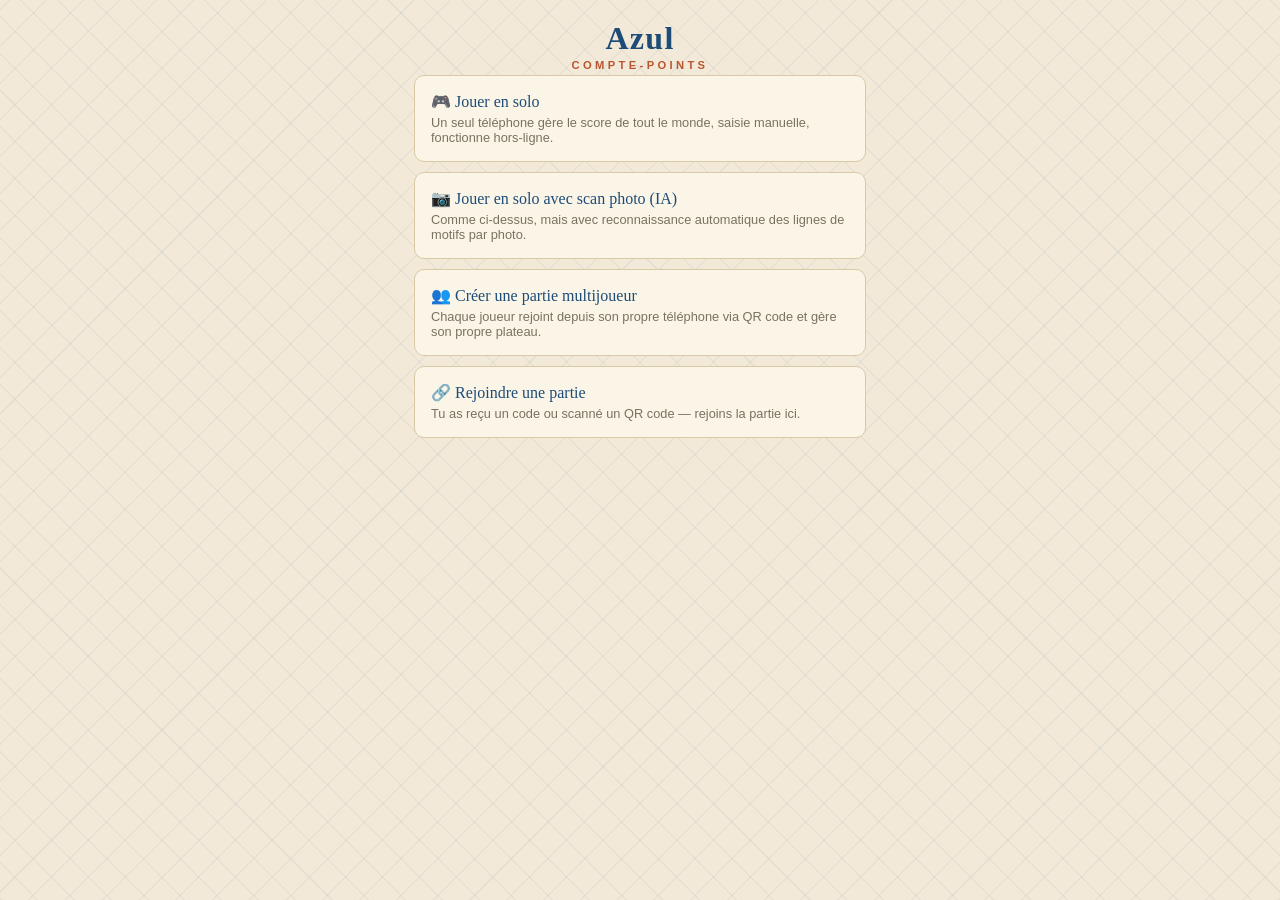
==== home.html @ 9ebc785d "Ajouter une page d'accueil et rediriger la racine Vercel vers celle-ci Nouvelle page home.html qui p" ====
<!DOCTYPE html>
<html lang="fr">
<head>
<meta charset="UTF-8">
<meta name="viewport" content="width=device-width, initial-scale=1, viewport-fit=cover">
<title>Azul — Compte-points</title>
<link rel="stylesheet" href="multiplayer/shared/style.css">
<style>
  .choice-list{ display:flex; flex-direction:column; gap:10px; }
  .choice{
    display:block; text-decoration:none; padding:16px; border-radius:10px; border:1px solid var(--border);
    background:var(--card); color:var(--text); transition:transform .1s ease;
  }
  .choice:active{ transform:scale(.98); }
  .choice .choice-title{ font-family:var(--font-display); color:var(--accent); font-size:1rem; }
  .choice .choice-desc{ font-size:.8rem; color:var(--muted); margin-top:4px; }
</style>
</head>
<body>
<div id="app">
  <h1 class="wordmark">Azul<span class="wordmark-sub">Compte-points</span></h1>

  <div class="choice-list">
    <a class="choice" href="index.html">
      <div class="choice-title">🎮 Jouer en solo</div>
      <div class="choice-desc">Un seul téléphone gère le score de tout le monde, saisie manuelle, fonctionne hors-ligne.</div>
    </a>

    <a class="choice" href="version_ia/index-scan-cnn.html">
      <div class="choice-title">📷 Jouer en solo avec scan photo (IA)</div>
      <div class="choice-desc">Comme ci-dessus, mais avec reconnaissance automatique des lignes de motifs par photo.</div>
    </a>

    <a class="choice" href="multiplayer/host.html">
      <div class="choice-title">👥 Créer une partie multijoueur</div>
      <div class="choice-desc">Chaque joueur rejoint depuis son propre téléphone via QR code et gère son propre plateau.</div>
    </a>

    <a class="choice" href="multiplayer/join.html">
      <div class="choice-title">🔗 Rejoindre une partie</div>
      <div class="choice-desc">Tu as reçu un code ou scanné un QR code — rejoins la partie ici.</div>
    </a>
  </div>
</div>
</body>
</html>
---- multiplayer/shared/style.css ----
/* Thème azulejo partagé par host/join/player/spectator — mêmes variables que index-scan-cnn.html */
:root{
  color-scheme: light dark;
  --bg:#f2e9d8; --grout:29,76,120; --card:#fbf5e7; --text:#26313f; --muted:#7a7160;
  --border:#d9c9a4; --accent:#1d4c78; --accent-soft:#3a6690; --accent-2:#b8562f; --gold:#c9932c;
  --floor-fill:#a8402a; --shadow-sink: rgba(38,30,15,.16); --shadow-lift: rgba(38,30,15,.14);
  --font-display:'Copperplate','Big Caslon',Georgia,'Times New Roman',serif;
  --font-body:'Avenir Next',Avenir,'Century Gothic',-apple-system,sans-serif;
  --safe-t: env(safe-area-inset-top, 0px); --safe-b: env(safe-area-inset-bottom, 0px);
}
@media (prefers-color-scheme: dark){
  :root{
    --bg:#141b29; --grout:224,179,74; --card:#1e293d; --text:#f3ead9; --muted:#9aa3b8;
    --border:#324158; --accent:#6ba3d6; --accent-soft:#8fb9de; --accent-2:#e0895f; --gold:#e0b34a;
    --floor-fill:#c4573a; --shadow-sink: rgba(0,0,0,.45); --shadow-lift: rgba(0,0,0,.4);
  }
}
*{ box-sizing:border-box; -webkit-tap-highlight-color:transparent; }
body{
  margin:0; font-family:var(--font-body); background:var(--bg); color:var(--text);
  -webkit-font-smoothing:antialiased; min-height:100vh;
  background-image:
    repeating-linear-gradient(45deg, rgba(var(--grout),.05) 0 1.5px, transparent 1.5px 26px),
    repeating-linear-gradient(-45deg, rgba(var(--grout),.05) 0 1.5px, transparent 1.5px 26px);
}
#app{ max-width:480px; margin:0 auto; padding:calc(12px + var(--safe-t)) 14px calc(12px + var(--safe-b)); }

h1.wordmark{
  font-family:var(--font-display); text-align:center; margin:8px 0 4px; color:var(--accent);
  font-size:2rem; letter-spacing:.04em;
}
.wordmark-sub{
  display:block; font-family:var(--font-body); font-size:.7rem; letter-spacing:.3em;
  text-transform:uppercase; color:var(--accent-2); margin-top:2px; font-weight:600; text-align:center;
}
h2{
  font-family:var(--font-display); font-size:.8rem; letter-spacing:.12em; text-transform:uppercase;
  margin:1.2rem 0 .5rem; color:var(--accent); display:flex; align-items:center; gap:8px;
}
h2::before{ content:''; width:7px; height:7px; background:var(--gold); transform:rotate(45deg); flex:0 0 auto; }

.tile-card{
  background:var(--card); border:1px solid var(--border); border-radius:10px; padding:16px;
  box-shadow:0 1px 0 rgba(255,255,255,.5) inset, 0 6px 16px var(--shadow-lift);
  position:relative; margin-bottom:14px;
}
.tile-card::before, .tile-card::after{
  content:''; position:absolute; width:9px; height:9px; border:2px solid var(--gold); opacity:.55;
}
.tile-card::before{ top:8px; left:8px; border-right:none; border-bottom:none; }
.tile-card::after{ bottom:8px; right:8px; border-left:none; border-top:none; }

button{ font:inherit; cursor:pointer; touch-action:manipulation; }
.btn{
  width:100%; min-height:48px; border-radius:8px; border:1px solid var(--border); background:var(--card);
  color:var(--text); font-family:var(--font-display); letter-spacing:.06em; text-transform:uppercase;
  font-size:.85rem; transition:transform .1s ease;
}
.btn:active{ transform:scale(.97); }
.btn.primary{ background:var(--accent); color:var(--card); border-color:var(--accent); }
.btn.accent2{ color:var(--accent-2); border-color:var(--accent-2); }
.btn.ready.is-ready{ background:#1a7f4a; border-color:#1a7f4a; color:#fff; }

input[type=text]{
  min-height:46px; padding:8px 14px; border-radius:8px; border:1px solid var(--border);
  background:var(--bg); color:var(--text); font-size:1rem; font-family:var(--font-body); width:100%;
}

.toast{
  position:fixed; bottom:24px; left:50%; transform:translateX(-50%); background:var(--text); color:var(--bg);
  padding:9px 16px; border-radius:8px; opacity:0; pointer-events:none; transition:opacity .3s;
  max-width:88vw; text-align:center; font-size:.82rem; z-index:200;
}
.toast.show{ opacity:1; }

/* --- lobby / seat list --- */
.seat-list{ display:flex; flex-direction:column; gap:8px; }
.seat-row{
  display:flex; align-items:center; justify-content:space-between; gap:8px; padding:10px 12px;
  border:1px solid var(--border); border-radius:8px; background:var(--bg);
}
.seat-row.claimed{ border-color:var(--accent); }
.seat-row .seat-name{ font-family:var(--font-display); color:var(--accent); }
.seat-row .seat-empty{ color:var(--muted); font-style:italic; }
.seat-row button{
  min-height:36px; padding:0 12px; border-radius:20px; border:1px solid var(--accent); background:var(--card);
  color:var(--accent); font-size:.78rem;
}

/* --- QR --- */
#qr-container{ display:flex; justify-content:center; margin:14px 0; }
#qr-container svg{ background:#fff; padding:10px; border-radius:8px; }
.join-code{
  text-align:center; font-family:var(--font-display); font-size:2rem; letter-spacing:.2em;
  color:var(--accent); margin:6px 0;
}

/* --- wall / pattern lines / floor (mêmes motifs que index-scan-cnn.html) --- */
.pattern-row{ display:flex; align-items:center; justify-content:space-between; gap:8px; margin-bottom:9px; }
.pl-slots{ display:flex; gap:4px; padding:4px; border-radius:6px; }
.pl-slot{ width:26px; height:26px; border-radius:5px; border:1px solid var(--border); background:var(--bg); }
.pl-palette{ display:flex; gap:6px; }
.swatch{
  width:26px; height:26px; min-width:26px; border-radius:50%; border:2px solid rgba(255,255,255,.5);
  padding:0; box-shadow:0 1px 3px var(--shadow-sink); transition:transform .1s ease;
}
.swatch:active{ transform:scale(.88); }
.swatch.disabled-hint{ opacity:.28; }

.wall-grid{ display:grid; grid-template-columns:repeat(5,1fr); gap:5px; max-width:210px; margin:6px auto 0; }
.wall-cell{ aspect-ratio:1/1; border-radius:4px; border:1px solid var(--border); }
.wall-grid.mini{ max-width:110px; gap:3px; }

.floor-line{ display:flex; gap:5px; flex-wrap:wrap; margin-top:6px; }
.floor-slot{
  width:34px; height:34px; border-radius:6px; border:1px solid var(--border);
  display:flex; align-items:center; justify-content:center; font-size:.76rem; color:var(--muted);
  transition:transform .1s ease; background:var(--card);
}
.floor-slot:active{ transform:scale(.9); }
.floor-slot.filled{ background:var(--floor-fill); color:#fdf3e7; border-color:var(--floor-fill); }
.marker-toggle{ display:flex; align-items:center; gap:8px; margin-top:12px; font-size:.78rem; color:var(--muted); }

.score-line{ text-align:center; font-size:1.1rem; margin-top:16px; font-family:var(--font-display); color:var(--accent); }
.score-line strong{ font-size:1.5rem; }

/* --- spectator grid of player cards --- */
.spectator-grid{ display:flex; flex-direction:column; gap:14px; }
.spectator-player-name{ font-family:var(--font-display); color:var(--accent); font-size:1rem; }
.spectator-player-score{ float:right; font-family:var(--font-display); color:var(--accent); font-weight:700; }
.spectator-ready-dot{ display:inline-block; width:9px; height:9px; border-radius:50%; margin-left:6px; background:var(--border); }
.spectator-ready-dot.ready{ background:#1a7f4a; }

/* --- scan CNN overlay (repris de version_ia/index-scan-cnn.html) --- */
.section-header{ display:flex; align-items:center; justify-content:space-between; gap:8px; }
.section-header h2{ margin:0; }
#btn-scan-lines{
  min-height:34px; padding:0 12px; border-radius:20px; border:1px solid var(--accent); background:var(--card);
  color:var(--accent); font-size:.75rem; font-family:var(--font-body); transition:transform .1s ease;
}
#btn-scan-lines:active{ transform:scale(.93); }

#cnn-status-row{ display:flex; align-items:center; justify-content:center; gap:8px; margin:8px 0; font-size:.78rem; }
.cnn-status{ padding:4px 10px; border-radius:20px; border:1px solid var(--border); }
.cnn-status.loading{ color:var(--muted); }
.cnn-status.ready{ color:#1a7f4a; border-color:#1a7f4a; }
.cnn-status.error{ color:var(--floor-fill); border-color:var(--floor-fill); cursor:pointer; }
#btn-cnn-retry{ display:none; font-size:.72rem; padding:4px 10px; border-radius:20px; border:1px solid var(--border); background:var(--card); color:var(--text); }
#cnn-status-row.show-retry #btn-cnn-retry{ display:inline-block; }

#scan-overlay{
  position:fixed; inset:0; background:var(--bg); z-index:300; display:none; flex-direction:column;
  padding:calc(12px + var(--safe-t)) 12px calc(12px + var(--safe-b));
}
#scan-overlay.open{ display:flex; }
.scan-step{ display:none; flex:1; flex-direction:column; min-height:0; }
.scan-step.active{ display:flex; }
.scan-title{ font-family:var(--font-display); color:var(--accent); font-size:1.1rem; margin:4px 0 10px; text-align:center; }
.scan-hint{ font-size:.8rem; color:var(--muted); text-align:center; margin:0 0 10px; }

#scan-calib-wrap{
  position:relative; margin:0 auto; max-width:100%; touch-action:none; flex:1; min-height:0;
  display:flex; align-items:center; justify-content:center;
}
#scan-canvas{ max-width:100%; max-height:100%; display:block; border-radius:8px; border:1px solid var(--border); }
.scan-handle{
  position:absolute; width:34px; height:34px; margin-left:-17px; margin-top:-17px;
  border-radius:50%; background:var(--gold); border:3px solid var(--card);
  box-shadow:0 2px 6px var(--shadow-sink); touch-action:none;
}
.scan-actions{ display:flex; gap:8px; margin-top:12px; }
.scan-actions button{
  flex:1; min-height:48px; border-radius:8px; border:1px solid var(--border); background:var(--card);
  color:var(--text); font-family:var(--font-display); letter-spacing:.06em; text-transform:uppercase; font-size:.78rem;
}
.scan-actions .primary{ background:var(--accent); color:var(--card); border-color:var(--accent); }
.scan-actions .danger{ color:var(--floor-fill); border-color:var(--floor-fill); }

#scan-confirm-rows{ flex:1; overflow:auto; }
.scan-confirm-row{
  display:flex; align-items:center; justify-content:space-between; gap:8px; padding:8px 0;
  border-bottom:1px solid var(--border);
}
.scan-confirm-row.anomaly{ background:rgba(184,86,47,.12); border-radius:8px; padding:8px; }
.scan-confirm-row .scr-slots{ display:flex; gap:4px; }
.scan-confirm-row .scr-slot{ width:24px; height:24px; border-radius:5px; border:1px solid var(--border); background:var(--bg); }
.scan-confirm-row .scr-palette{ display:flex; gap:4px; }
.scan-confirm-row .scr-palette button{
  width:24px; height:24px; min-width:24px; border-radius:50%; border:2px solid rgba(255,255,255,.5);
  box-shadow:0 1px 3px var(--shadow-sink);
}
.scr-count{ display:flex; align-items:center; gap:6px; font-family:var(--font-display); color:var(--accent); }
.scr-count button{
  width:28px; height:28px; border-radius:6px; border:1px solid var(--border); background:var(--card); color:var(--text);
}
.scan-anomaly-note{ font-size:.7rem; color:var(--accent-2); width:100%; margin-top:4px; }
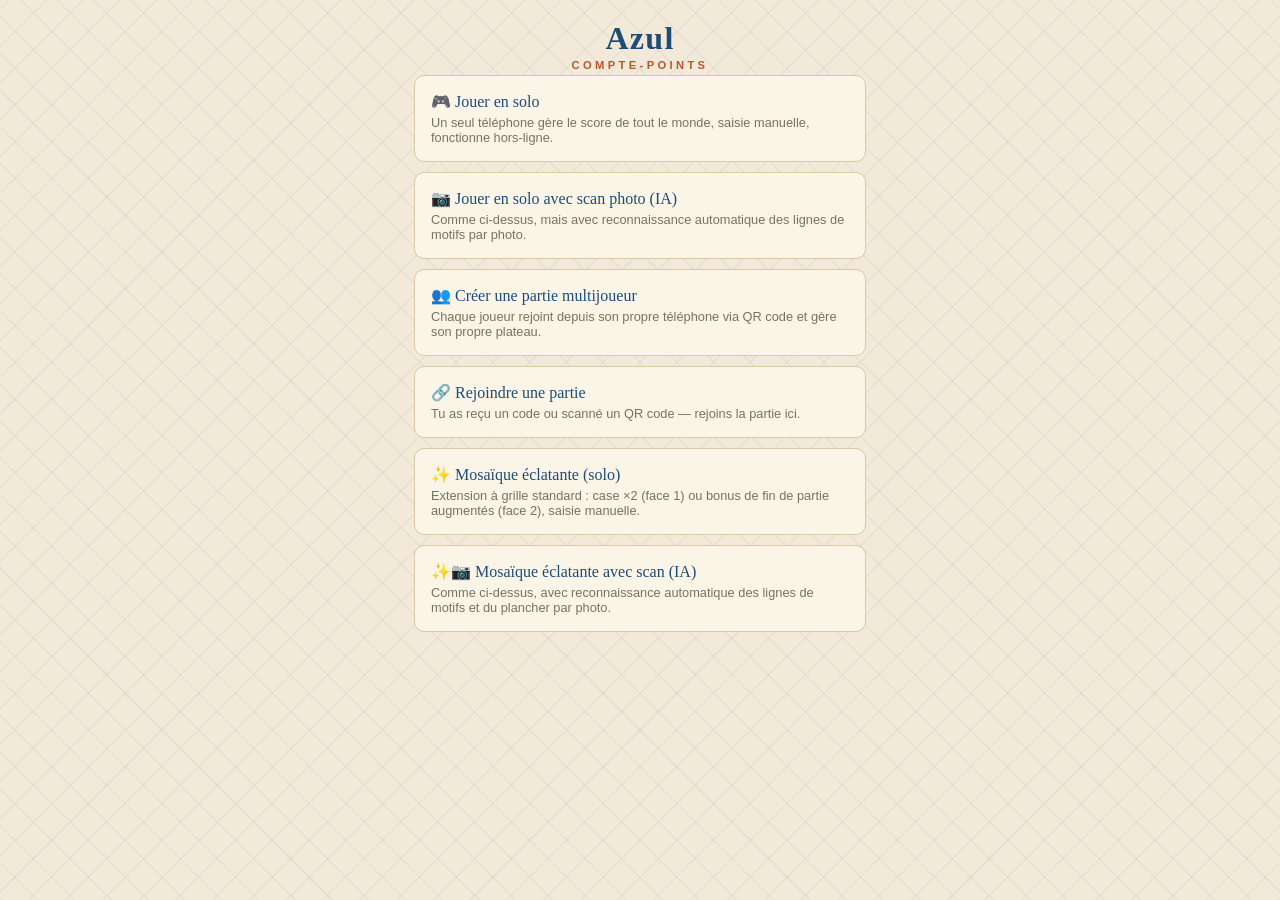
==== commit 6eab8db9: "Ajouter la détection auto du plancher et la variante Mosaïque éclatante Détection du plancher (7 cas" ====
--- a/home.html
+++ b/home.html
@@ -40,6 +40,16 @@
       <div class="choice-title">🔗 Rejoindre une partie</div>
       <div class="choice-desc">Tu as reçu un code ou scanné un QR code — rejoins la partie ici.</div>
     </a>
+
+    <a class="choice" href="variants/mosaic.html">
+      <div class="choice-title">✨ Mosaïque éclatante (solo)</div>
+      <div class="choice-desc">Extension à grille standard : case ×2 (face 1) ou bonus de fin de partie augmentés (face 2), saisie manuelle.</div>
+    </a>
+
+    <a class="choice" href="variants/mosaic-scan.html">
+      <div class="choice-title">✨📷 Mosaïque éclatante avec scan (IA)</div>
+      <div class="choice-desc">Comme ci-dessus, avec reconnaissance automatique des lignes de motifs et du plancher par photo.</div>
+    </a>
   </div>
 </div>
 </body>
--- a/multiplayer/shared/style.css
+++ b/multiplayer/shared/style.css
@@ -97,7 +97,9 @@
 
 /* --- wall / pattern lines / floor (mêmes motifs que index-scan-cnn.html) --- */
 .pattern-row{ display:flex; align-items:center; justify-content:space-between; gap:8px; margin-bottom:9px; }
-.pl-slots{ display:flex; gap:4px; padding:4px; border-radius:6px; }
+/* largeur fixe (5 cases + 4 espaces) + alignement à droite : reproduit le plateau physique,
+   où les lignes de motifs sont justifiées côté mur (triangle pointe en haut à droite) */
+.pl-slots{ display:flex; gap:4px; padding:4px; border-radius:6px; width:146px; justify-content:flex-end; }
 .pl-slot{ width:26px; height:26px; border-radius:5px; border:1px solid var(--border); background:var(--bg); }
 .pl-palette{ display:flex; gap:6px; }
 .swatch{
@@ -182,7 +184,7 @@
   border-bottom:1px solid var(--border);
 }
 .scan-confirm-row.anomaly{ background:rgba(184,86,47,.12); border-radius:8px; padding:8px; }
-.scan-confirm-row .scr-slots{ display:flex; gap:4px; }
+.scan-confirm-row .scr-slots{ display:flex; gap:4px; width:136px; justify-content:flex-end; }
 .scan-confirm-row .scr-slot{ width:24px; height:24px; border-radius:5px; border:1px solid var(--border); background:var(--bg); }
 .scan-confirm-row .scr-palette{ display:flex; gap:4px; }
 .scan-confirm-row .scr-palette button{
@@ -194,3 +196,9 @@
   width:28px; height:28px; border-radius:6px; border:1px solid var(--border); background:var(--card); color:var(--text);
 }
 .scan-anomaly-note{ font-size:.7rem; color:var(--accent-2); width:100%; margin-top:4px; }
+#scan-confirm-floor{ display:flex; align-items:center; gap:6px; flex-wrap:wrap; padding:8px 0; }
+#scan-confirm-floor.anomaly{ background:rgba(184,86,47,.12); border-radius:8px; padding:8px; }
+#scan-confirm-floor .scf-slot{
+  width:28px; height:28px; border-radius:5px; border:1px solid var(--border); background:var(--bg);
+}
+#scan-confirm-floor .scf-slot.filled{ background:var(--accent); }
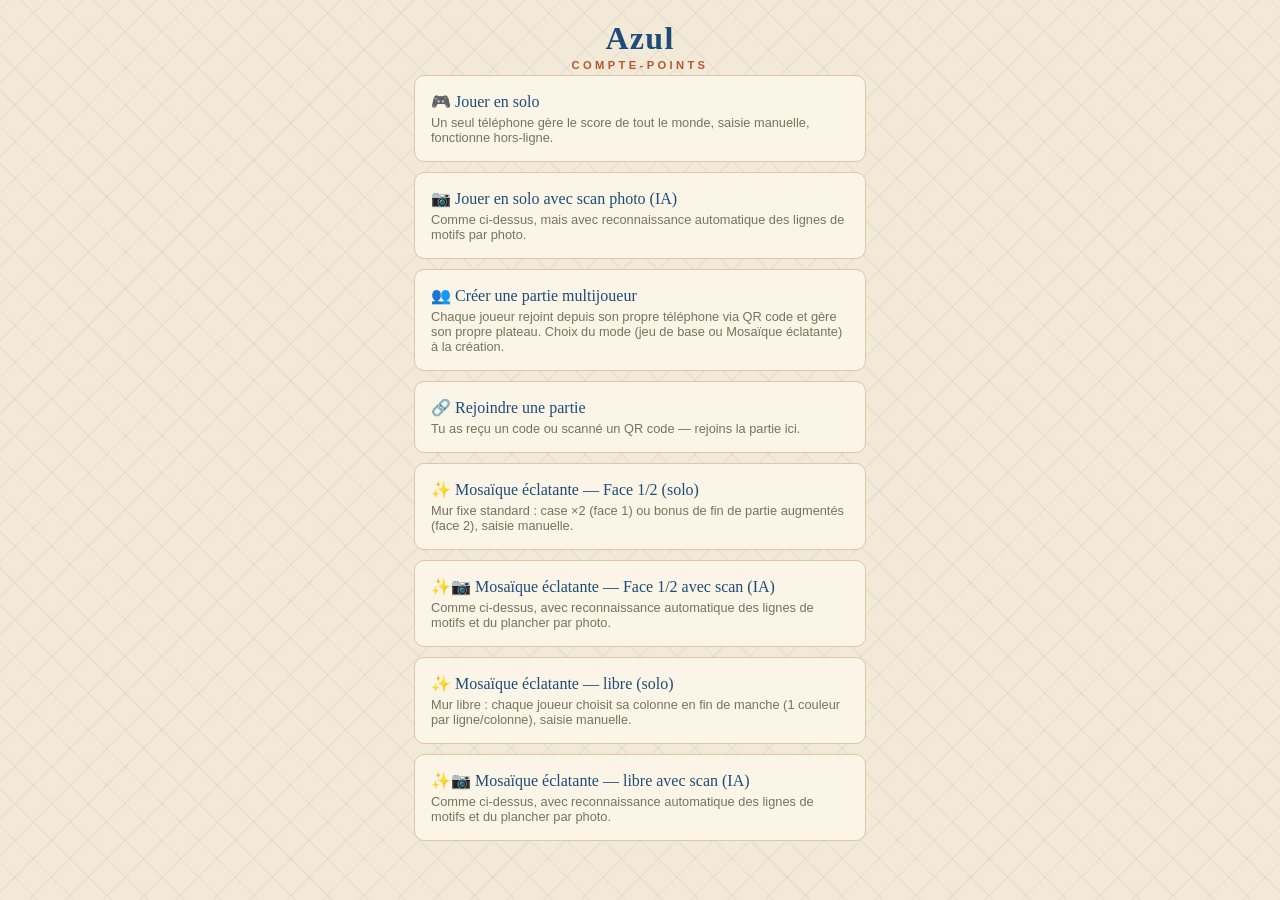
==== commit 45b6564d: "Ajouter le mode multijoueur pour la Mosaïque éclatante + variante libre Le multijoueur gère maintena" ====
--- a/home.html
+++ b/home.html
@@ -33,7 +33,7 @@
 
     <a class="choice" href="multiplayer/host.html">
       <div class="choice-title">👥 Créer une partie multijoueur</div>
-      <div class="choice-desc">Chaque joueur rejoint depuis son propre téléphone via QR code et gère son propre plateau.</div>
+      <div class="choice-desc">Chaque joueur rejoint depuis son propre téléphone via QR code et gère son propre plateau. Choix du mode (jeu de base ou Mosaïque éclatante) à la création.</div>
     </a>
 
     <a class="choice" href="multiplayer/join.html">
@@ -42,12 +42,22 @@
     </a>
 
     <a class="choice" href="variants/mosaic.html">
-      <div class="choice-title">✨ Mosaïque éclatante (solo)</div>
-      <div class="choice-desc">Extension à grille standard : case ×2 (face 1) ou bonus de fin de partie augmentés (face 2), saisie manuelle.</div>
+      <div class="choice-title">✨ Mosaïque éclatante — Face 1/2 (solo)</div>
+      <div class="choice-desc">Mur fixe standard : case ×2 (face 1) ou bonus de fin de partie augmentés (face 2), saisie manuelle.</div>
     </a>
 
     <a class="choice" href="variants/mosaic-scan.html">
-      <div class="choice-title">✨📷 Mosaïque éclatante avec scan (IA)</div>
+      <div class="choice-title">✨📷 Mosaïque éclatante — Face 1/2 avec scan (IA)</div>
+      <div class="choice-desc">Comme ci-dessus, avec reconnaissance automatique des lignes de motifs et du plancher par photo.</div>
+    </a>
+
+    <a class="choice" href="variants/mosaic-free.html">
+      <div class="choice-title">✨ Mosaïque éclatante — libre (solo)</div>
+      <div class="choice-desc">Mur libre : chaque joueur choisit sa colonne en fin de manche (1 couleur par ligne/colonne), saisie manuelle.</div>
+    </a>
+
+    <a class="choice" href="variants/mosaic-free-scan.html">
+      <div class="choice-title">✨📷 Mosaïque éclatante — libre avec scan (IA)</div>
       <div class="choice-desc">Comme ci-dessus, avec reconnaissance automatique des lignes de motifs et du plancher par photo.</div>
     </a>
   </div>
--- a/multiplayer/shared/style.css
+++ b/multiplayer/shared/style.css
@@ -110,8 +110,14 @@
 .swatch.disabled-hint{ opacity:.28; }
 
 .wall-grid{ display:grid; grid-template-columns:repeat(5,1fr); gap:5px; max-width:210px; margin:6px auto 0; }
-.wall-cell{ aspect-ratio:1/1; border-radius:4px; border:1px solid var(--border); }
+.wall-cell{ position:relative; aspect-ratio:1/1; border-radius:4px; border:1px solid var(--border); }
 .wall-grid.mini{ max-width:110px; gap:3px; }
+.wall-x2-badge{
+  position:absolute; inset:0; display:flex; align-items:center; justify-content:center;
+  font-size:.8rem; font-weight:700; font-family:var(--font-display); color:#fff;
+  text-shadow:0 1px 3px rgba(0,0,0,.9), 0 0 4px rgba(0,0,0,.7); pointer-events:none;
+}
+.wall-grid.mini .wall-x2-badge{ font-size:.5rem; }
 
 .floor-line{ display:flex; gap:5px; flex-wrap:wrap; margin-top:6px; }
 .floor-slot{
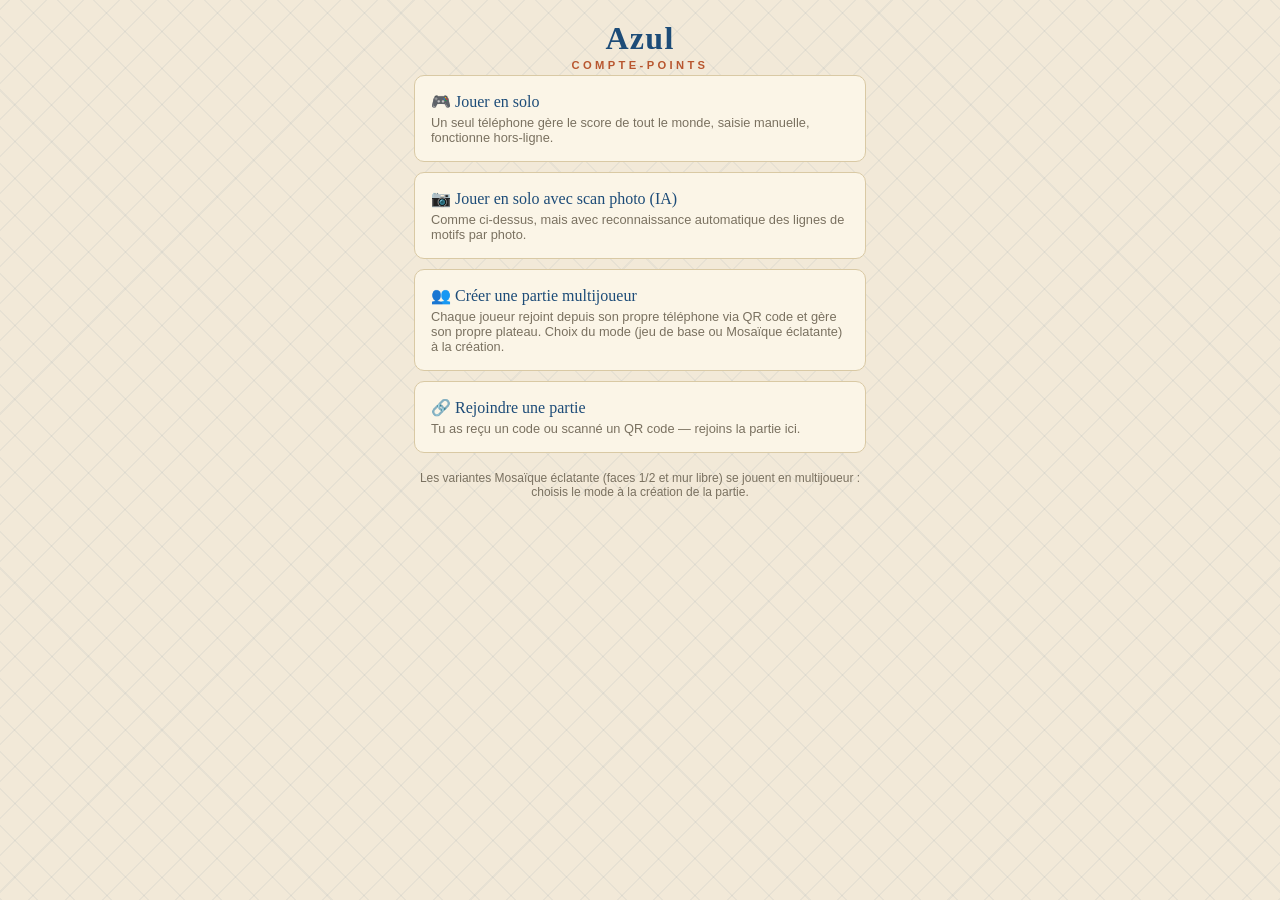
==== commit f3fc5085: "Recentrer le projet sur le solo et le multijoueur Suppression des 4 variantes Mosaïque solo (jouable" ====
--- a/home.html
+++ b/home.html
@@ -40,27 +40,10 @@
       <div class="choice-title">🔗 Rejoindre une partie</div>
       <div class="choice-desc">Tu as reçu un code ou scanné un QR code — rejoins la partie ici.</div>
     </a>
-
-    <a class="choice" href="variants/mosaic.html">
-      <div class="choice-title">✨ Mosaïque éclatante — Face 1/2 (solo)</div>
-      <div class="choice-desc">Mur fixe standard : case ×2 (face 1) ou bonus de fin de partie augmentés (face 2), saisie manuelle.</div>
-    </a>
-
-    <a class="choice" href="variants/mosaic-scan.html">
-      <div class="choice-title">✨📷 Mosaïque éclatante — Face 1/2 avec scan (IA)</div>
-      <div class="choice-desc">Comme ci-dessus, avec reconnaissance automatique des lignes de motifs et du plancher par photo.</div>
-    </a>
-
-    <a class="choice" href="variants/mosaic-free.html">
-      <div class="choice-title">✨ Mosaïque éclatante — libre (solo)</div>
-      <div class="choice-desc">Mur libre : chaque joueur choisit sa colonne en fin de manche (1 couleur par ligne/colonne), saisie manuelle.</div>
-    </a>
-
-    <a class="choice" href="variants/mosaic-free-scan.html">
-      <div class="choice-title">✨📷 Mosaïque éclatante — libre avec scan (IA)</div>
-      <div class="choice-desc">Comme ci-dessus, avec reconnaissance automatique des lignes de motifs et du plancher par photo.</div>
-    </a>
   </div>
+  <p style="color:var(--muted); font-size:.75rem; text-align:center; margin-top:18px;">
+    Les variantes Mosaïque éclatante (faces 1/2 et mur libre) se jouent en multijoueur : choisis le mode à la création de la partie.
+  </p>
 </div>
 </body>
 </html>
